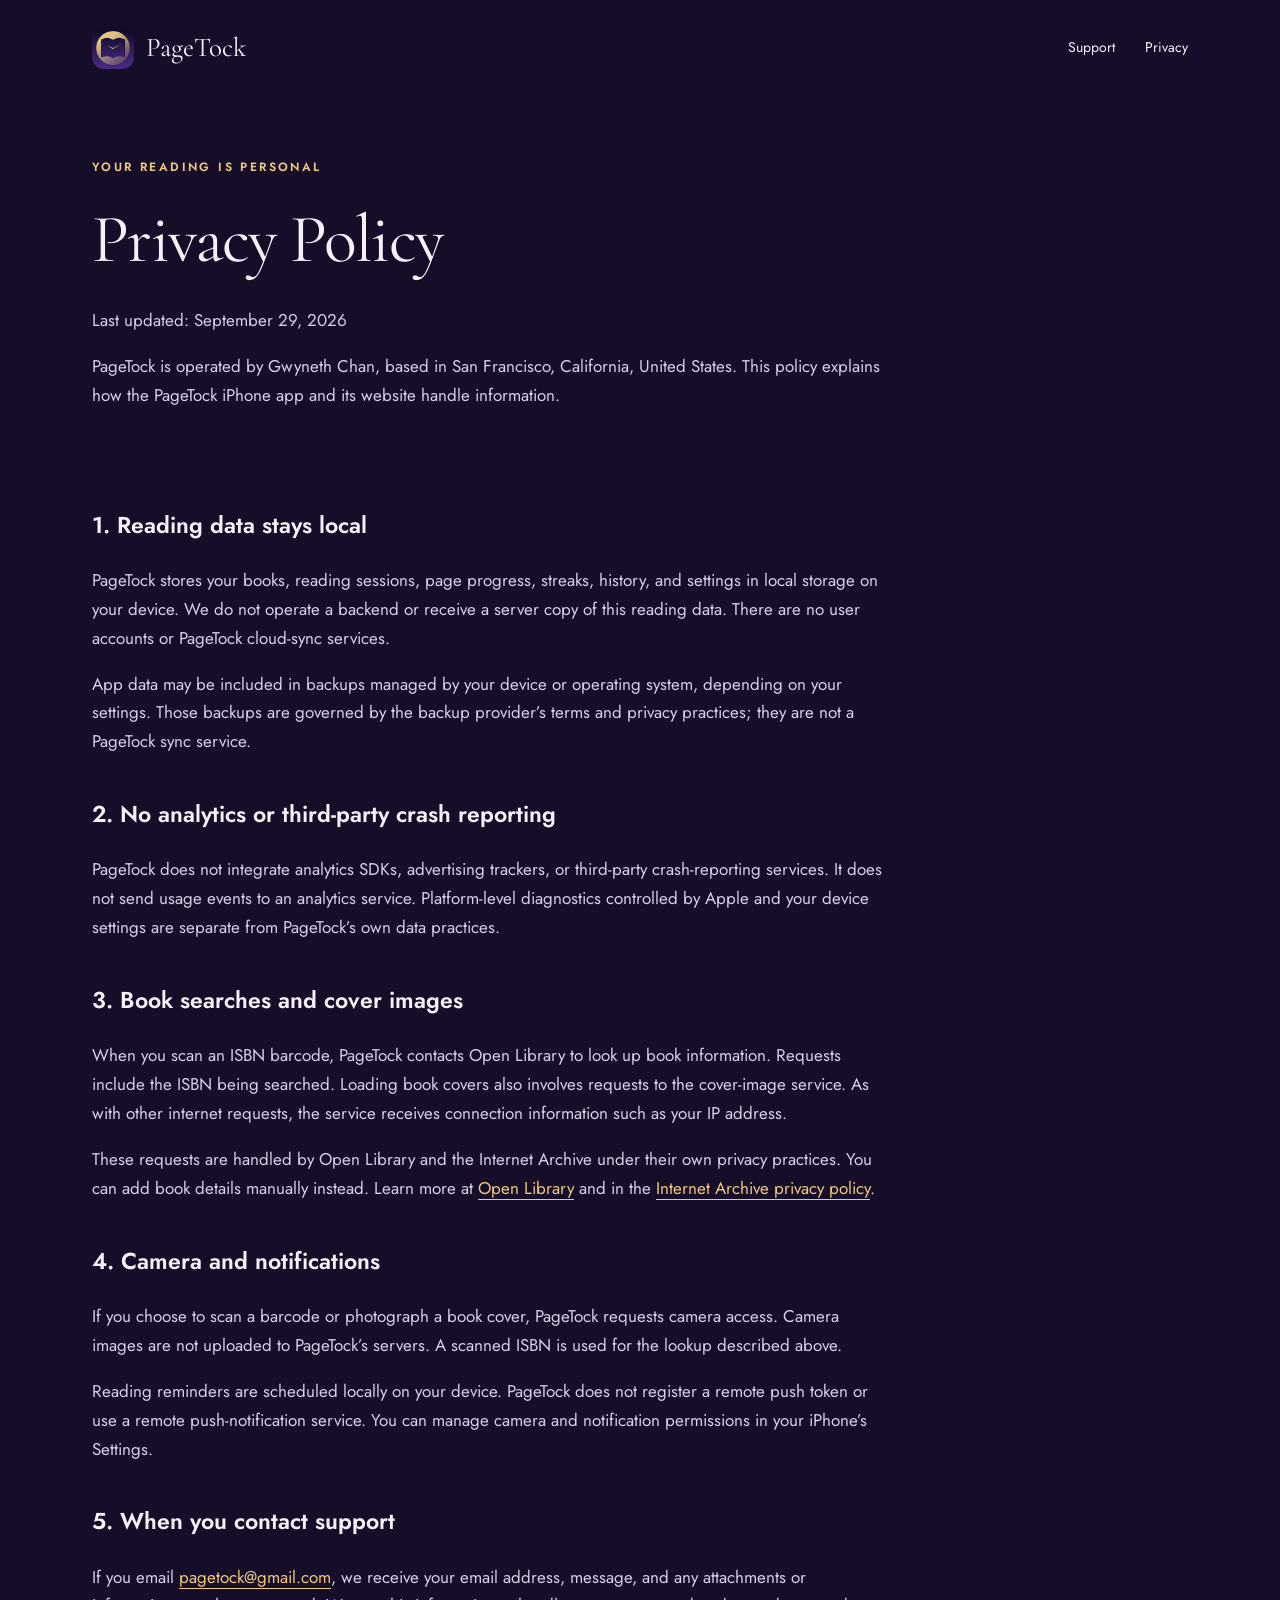
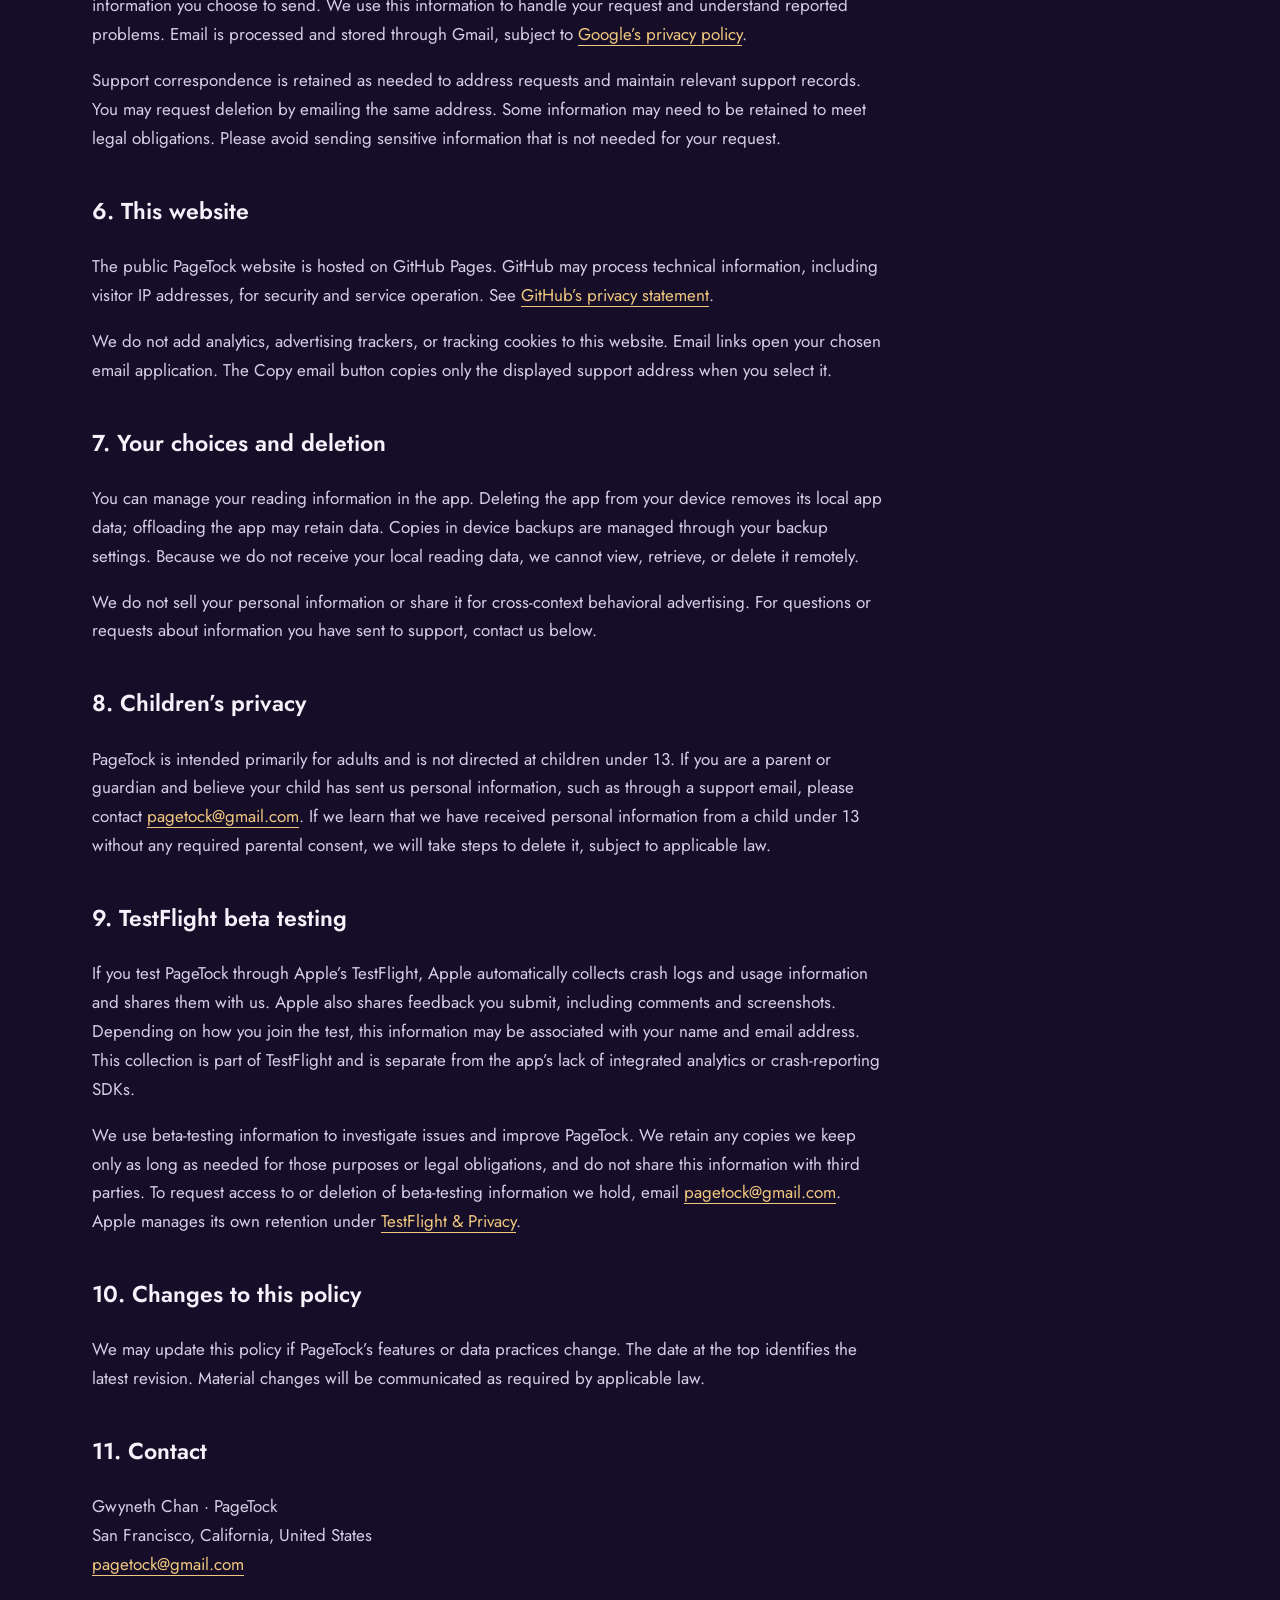
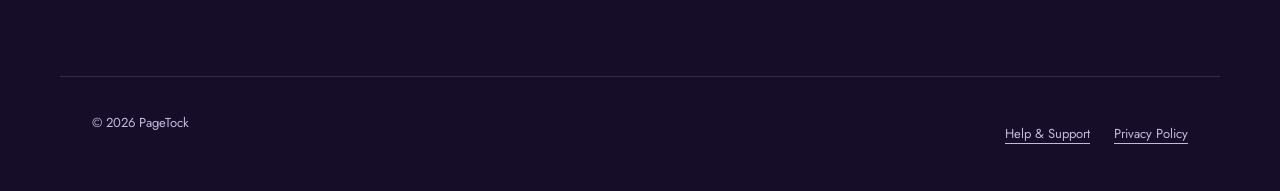
==== privacy/index.html @ 4ad2f182 "Publish PageTock website" ====
<!doctype html><html lang="en"><head><meta charset="utf-8"><meta name="viewport" content="width=device-width,initial-scale=1"><meta name="description" content="How PageTock handles local reading data, book lookups, reminders, support email, and website visits."><meta name="theme-color" content="#160e29"><title>Privacy Policy — PageTock</title><link rel="icon" href="../assets/icon.png"><link rel="stylesheet" href="../style.css?v=5"><script src="../site.js" defer></script></head><body><a class="skip" href="#main">Skip to content</a><nav aria-label="Main navigation"><a class="brand" href="../"><img src="../assets/icon.png" alt="" width="42" height="42">PageTock</a><div class="links"><a href="../support/">Support</a><a href="../privacy/">Privacy</a></div></nav><main id="main"><div class="wrap"><header class="page-head"><span class="eyebrow">Your reading is personal</span><h1>Privacy Policy</h1><p>Last updated: September 29, 2026</p><p>PageTock is operated by Gwyneth Chan, based in San Francisco, California, United States. This policy explains how the PageTock iPhone app and its website handle information.</p></header><article class="legal"><h2>1. Reading data stays local</h2><p>PageTock stores your books, reading sessions, page progress, streaks, history, and settings in local storage on your device. We do not operate a backend or receive a server copy of this reading data. There are no user accounts or PageTock cloud-sync services.</p><p>App data may be included in backups managed by your device or operating system, depending on your settings. Those backups are governed by the backup provider’s terms and privacy practices; they are not a PageTock sync service.</p><h2>2. No analytics or third-party crash reporting</h2><p>PageTock does not integrate analytics SDKs, advertising trackers, or third-party crash-reporting services. It does not send usage events to an analytics service. Platform-level diagnostics controlled by Apple and your device settings are separate from PageTock’s own data practices.</p><h2>3. Book searches and cover images</h2><p>When you scan an ISBN barcode, PageTock contacts Open Library to look up book information. Requests include the ISBN being searched. Loading book covers also involves requests to the cover-image service. As with other internet requests, the service receives connection information such as your IP address.</p><p>These requests are handled by Open Library and the Internet Archive under their own privacy practices. You can add book details manually instead. Learn more at <a href="https://openlibrary.org/">Open Library</a> and in the <a href="https://archive.org/about/terms.php">Internet Archive privacy policy</a>.</p><h2>4. Camera and notifications</h2><p>If you choose to scan a barcode or photograph a book cover, PageTock requests camera access. Camera images are not uploaded to PageTock’s servers. A scanned ISBN is used for the lookup described above.</p><p>Reading reminders are scheduled locally on your device. PageTock does not register a remote push token or use a remote push-notification service. You can manage camera and notification permissions in your iPhone’s Settings.</p><h2>5. When you contact support</h2><p>If you email <a href="mailto:pagetock@gmail.com">pagetock@gmail.com</a>, we receive your email address, message, and any attachments or information you choose to send. We use this information to handle your request and understand reported problems. Email is processed and stored through Gmail, subject to <a href="https://policies.google.com/privacy">Google’s privacy policy</a>.</p><p>Support correspondence is retained as needed to address requests and maintain relevant support records. You may request deletion by emailing the same address. Some information may need to be retained to meet legal obligations. Please avoid sending sensitive information that is not needed for your request.</p><h2>6. This website</h2><p>The public PageTock website is hosted on GitHub Pages. GitHub may process technical information, including visitor IP addresses, for security and service operation. See <a href="https://docs.github.com/en/site-policy/privacy-policies/github-general-privacy-statement">GitHub’s privacy statement</a>.</p><p>We do not add analytics, advertising trackers, or tracking cookies to this website. Email links open your chosen email application. The Copy email button copies only the displayed support address when you select it.</p><h2>7. Your choices and deletion</h2><p>You can manage your reading information in the app. Deleting the app from your device removes its local app data; offloading the app may retain data. Copies in device backups are managed through your backup settings. Because we do not receive your local reading data, we cannot view, retrieve, or delete it remotely.</p><p>We do not sell your personal information or share it for cross-context behavioral advertising. For questions or requests about information you have sent to support, contact us below.</p><h2>8. Children’s privacy</h2><p>PageTock is intended primarily for adults and is not directed at children under 13. If you are a parent or guardian and believe your child has sent us personal information, such as through a support email, please contact <a href="mailto:pagetock@gmail.com">pagetock@gmail.com</a>. If we learn that we have received personal information from a child under 13 without any required parental consent, we will take steps to delete it, subject to applicable law.</p><h2>9. TestFlight beta testing</h2><p>If you test PageTock through Apple’s TestFlight, Apple automatically collects crash logs and usage information and shares them with us. Apple also shares feedback you submit, including comments and screenshots. Depending on how you join the test, this information may be associated with your name and email address. This collection is part of TestFlight and is separate from the app’s lack of integrated analytics or crash-reporting SDKs.</p><p>We use beta-testing information to investigate issues and improve PageTock. We retain any copies we keep only as long as needed for those purposes or legal obligations, and do not share this information with third parties. To request access to or deletion of beta-testing information we hold, email <a href="mailto:pagetock@gmail.com">pagetock@gmail.com</a>. Apple manages its own retention under <a href="https://www.apple.com/legal/privacy/data/en/test-flight/">TestFlight &amp; Privacy</a>.</p><h2>10. Changes to this policy</h2><p>We may update this policy if PageTock’s features or data practices change. The date at the top identifies the latest revision. Material changes will be communicated as required by applicable law.</p><h2>11. Contact</h2><p>Gwyneth Chan · PageTock<br>San Francisco, California, United States<br><a href="mailto:pagetock@gmail.com">pagetock@gmail.com</a></p></article></div></main><footer class="divider"><span>© 2026 PageTock</span><div><a href="../support/">Help &amp; Support</a><a href="../privacy/">Privacy Policy</a></div></footer></body></html>
---- style.css ----
@font-face{font-family:"Cormorant Garamond";src:url("assets/fonts/cormorant-garamond.ttf") format("truetype");font-weight:300 700;font-style:normal;font-display:swap}
@font-face{font-family:"Cormorant Garamond";src:url("assets/fonts/cormorant-garamond-italic.ttf") format("truetype");font-weight:300 700;font-style:italic;font-display:swap}
@font-face{font-family:Jost;src:url("assets/fonts/jost.ttf") format("truetype");font-weight:100 900;font-style:normal;font-display:swap}
img{height:auto}
*{box-sizing:border-box}html{scroll-behavior:smooth}body{margin:0;background:#160e29;color:#f6f2fb;font:17px/1.7 Jost,-apple-system,BlinkMacSystemFont,"Segoe UI",sans-serif}a{color:inherit;text-underline-offset:5px}button{font:inherit}a:focus-visible,button:focus-visible,summary:focus-visible{outline:3px solid #f0c77e;outline-offset:5px}h1,h2,h3,.brand{font-family:"Cormorant Garamond",Georgia,serif;font-weight:400;line-height:1.12}h1{font-size:clamp(48px,6.5vw,88px);letter-spacing:-.025em;margin:22px 0 28px}h2{font-size:clamp(34px,4vw,54px);letter-spacing:-.015em;margin:15px 0 25px}h3{font-size:28px;margin:16px 0}p{color:#d7cde5}em{color:#f0c77e;font-weight:400}nav,.wrap,footer{max-width:1160px;margin:auto;padding-left:32px;padding-right:32px}nav{display:flex;align-items:center;justify-content:space-between;gap:20px;padding-top:26px;padding-bottom:26px}nav a{text-decoration:none}nav .links{display:flex;gap:30px;font-size:14px}.brand{font-size:27px;display:flex;align-items:center;gap:12px}.brand img{width:42px;height:42px;border-radius:12px}.eyebrow{color:#f0c77e;font-size:12px;letter-spacing:.2em;text-transform:uppercase;font-weight:600}.hero{display:grid;grid-template-columns:1.2fr 1fr;gap:70px;align-items:center;padding-top:68px;padding-bottom:95px}.hero p{max-width:480px;font-size:19px}.hero-visual{position:relative;text-align:center;background:radial-gradient(ellipse,#513174 0,transparent 67%)}.phone{width:260px;max-width:100%;border:6px solid #382c4e;border-radius:39px;box-shadow:0 30px 90px #07031180;display:block;margin:auto}.hero .phone{transform:rotate(5deg)}.caption{font-size:13px;letter-spacing:.09em;color:#c9badb;margin-top:28px}.status{display:inline-flex;align-items:center;gap:10px;border:1px solid #a78c58;border-radius:30px;padding:12px 23px;color:#f0c77e;font-size:14px;margin-top:20px}.status:before{content:'✦';font-size:16px}.divider{border-top:1px solid #ffffff20}.intro{text-align:center;max-width:660px;margin:auto;padding:85px 0 35px}.features{display:grid;grid-template-columns:repeat(3,1fr);gap:40px;padding-bottom:85px}.number{font:italic 36px "Cormorant Garamond",Georgia,serif;color:#a18aac}.feature p{font-size:16px}.story{background:#211434;padding:80px 0}.story-grid{display:grid;grid-template-columns:1fr 1fr;align-items:center;gap:95px}.story p{max-width:440px}.shelf-window{position:relative;overflow:hidden;aspect-ratio:2.5;border-radius:8px;background:#241344}.shelf-window img{width:100%;display:block;position:absolute;top:-103%}.small-link{color:#f0c77e;font-size:15px}.screens{display:grid;grid-template-columns:repeat(3,1fr);gap:40px;padding:35px 0 90px}.screens figure{margin:0;text-align:center}.screens img{width:220px;border-radius:27px;border:4px solid #3f3154;max-width:100%}.screens figcaption{margin-top:18px;font-size:15px;color:#ddd1ea}.quiet{text-align:center;padding:70px 20px;background:#1c122e}.quiet p{max-width:570px;margin:20px auto}.faq{max-width:780px;margin:0 auto;padding:65px 0 90px}details{border-bottom:1px solid #ffffff26;padding:21px 0}summary{cursor:pointer;font-size:18px;line-height:1.5;padding-right:12px}details p{font-size:16px;margin-bottom:0}footer{display:flex;justify-content:space-between;gap:25px;padding-top:35px;padding-bottom:35px;font-size:13px;color:#c4b8dc}footer div{display:flex;gap:24px}.page-head{max-width:790px;padding-top:55px;padding-bottom:40px}.page-head h1{font-size:clamp(44px,6vw,68px)}.contact{padding:32px;border:1px solid #8a709f;border-radius:18px;background:#231735;max-width:790px}.contact h2{font-size:30px;margin-top:0}.email{font-size:clamp(19px,3vw,28px);color:#f0c77e;overflow-wrap:anywhere}.actions{display:flex;gap:15px;align-items:center;margin-top:25px;flex-wrap:wrap}.button{display:inline-block;text-decoration:none;border:1px solid #b79b6e;border-radius:24px;padding:10px 22px;background:#f0c77e;color:#23124a;cursor:pointer;font-size:15px}.button.secondary{background:transparent;color:#f0c77e}.copy-status{font-size:14px;min-height:24px;margin-bottom:0}.support-faq{margin-left:0;max-width:790px}.legal{max-width:790px;padding-bottom:80px}.legal h2{font-family:inherit;font-weight:600;font-size:23px;letter-spacing:0;margin-top:42px;line-height:1.4}.legal li{color:#d7cde5;margin:10px 0}.legal a{color:#f0c77e}.skip{position:absolute;top:-100px;left:20px;background:#f0c77e;color:#160e29;padding:12px;z-index:10}.skip:focus{top:10px}@media(max-width:760px){nav,.wrap,footer{padding-left:24px;padding-right:24px}nav .links{gap:18px}.brand{font-size:23px}.brand img{width:34px;height:34px}.hero{grid-template-columns:1fr;gap:45px;padding-top:35px;padding-bottom:65px}.hero h1{max-width:520px}.hero-visual{padding:15px}.hero .phone{width:230px;transform:rotate(3deg)}.features{grid-template-columns:1fr;gap:25px;padding-bottom:55px}.feature{border-top:1px solid #ffffff20;padding-top:22px}.intro{padding-top:55px}.story-grid{grid-template-columns:1fr;gap:35px}.story{padding:55px 0}.screens{gap:14px;padding-bottom:50px}.screens img{border-radius:15px;border-width:2px}.screens figcaption{font-size:13px}.faq{padding:40px 0 60px}footer{flex-direction:column;gap:15px}.page-head{padding-top:25px}.contact{padding:24px}}@media(prefers-reduced-motion:reduce){html{scroll-behavior:auto}}
nav .links a,footer a{display:inline-flex;align-items:center;min-height:44px}

/* Product walkthrough and habit-building screenshots. */
.screens figcaption h3{margin:20px 0 10px}.screens figcaption p{font-size:16px;line-height:1.6;max-width:285px;margin:0 auto}.habit{padding-bottom:80px;background:#1c122e}.habit-grid{display:grid;grid-template-columns:1fr 1fr;gap:70px;max-width:850px;margin:15px auto 0}.habit-grid article{text-align:center}.habit-grid .phone{width:230px}.habit-grid p{max-width:340px;margin:0 auto}.celebration{margin:0;text-align:center}.story .shelf-window{margin-top:30px}.story .caption{font-size:12px}.celebration .phone{width:240px}
@media(max-width:760px){.screens{grid-template-columns:1fr;gap:46px}.screens img{width:240px;border-radius:28px;border-width:4px}.screens figcaption h3{font-size:30px}.habit-grid{grid-template-columns:1fr;gap:50px}.habit{padding-bottom:55px}.habit-grid .phone{width:240px}}
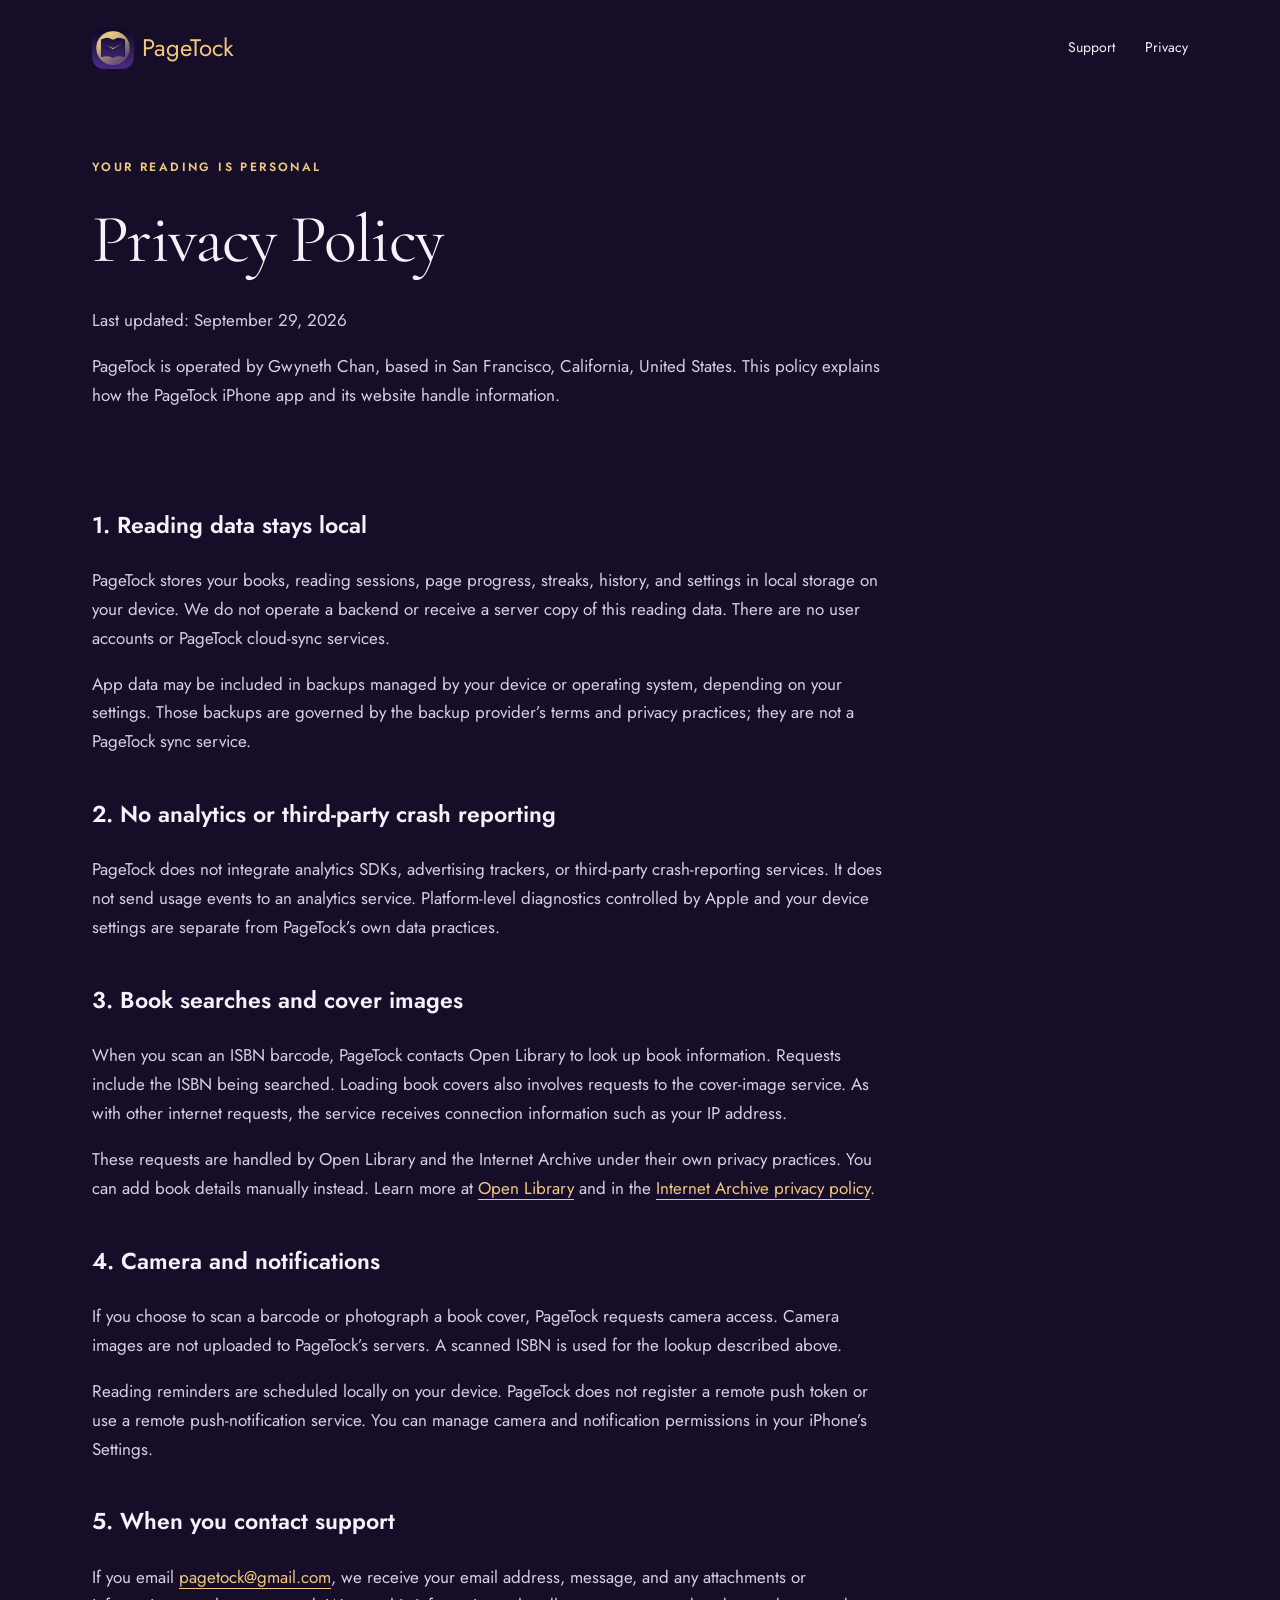
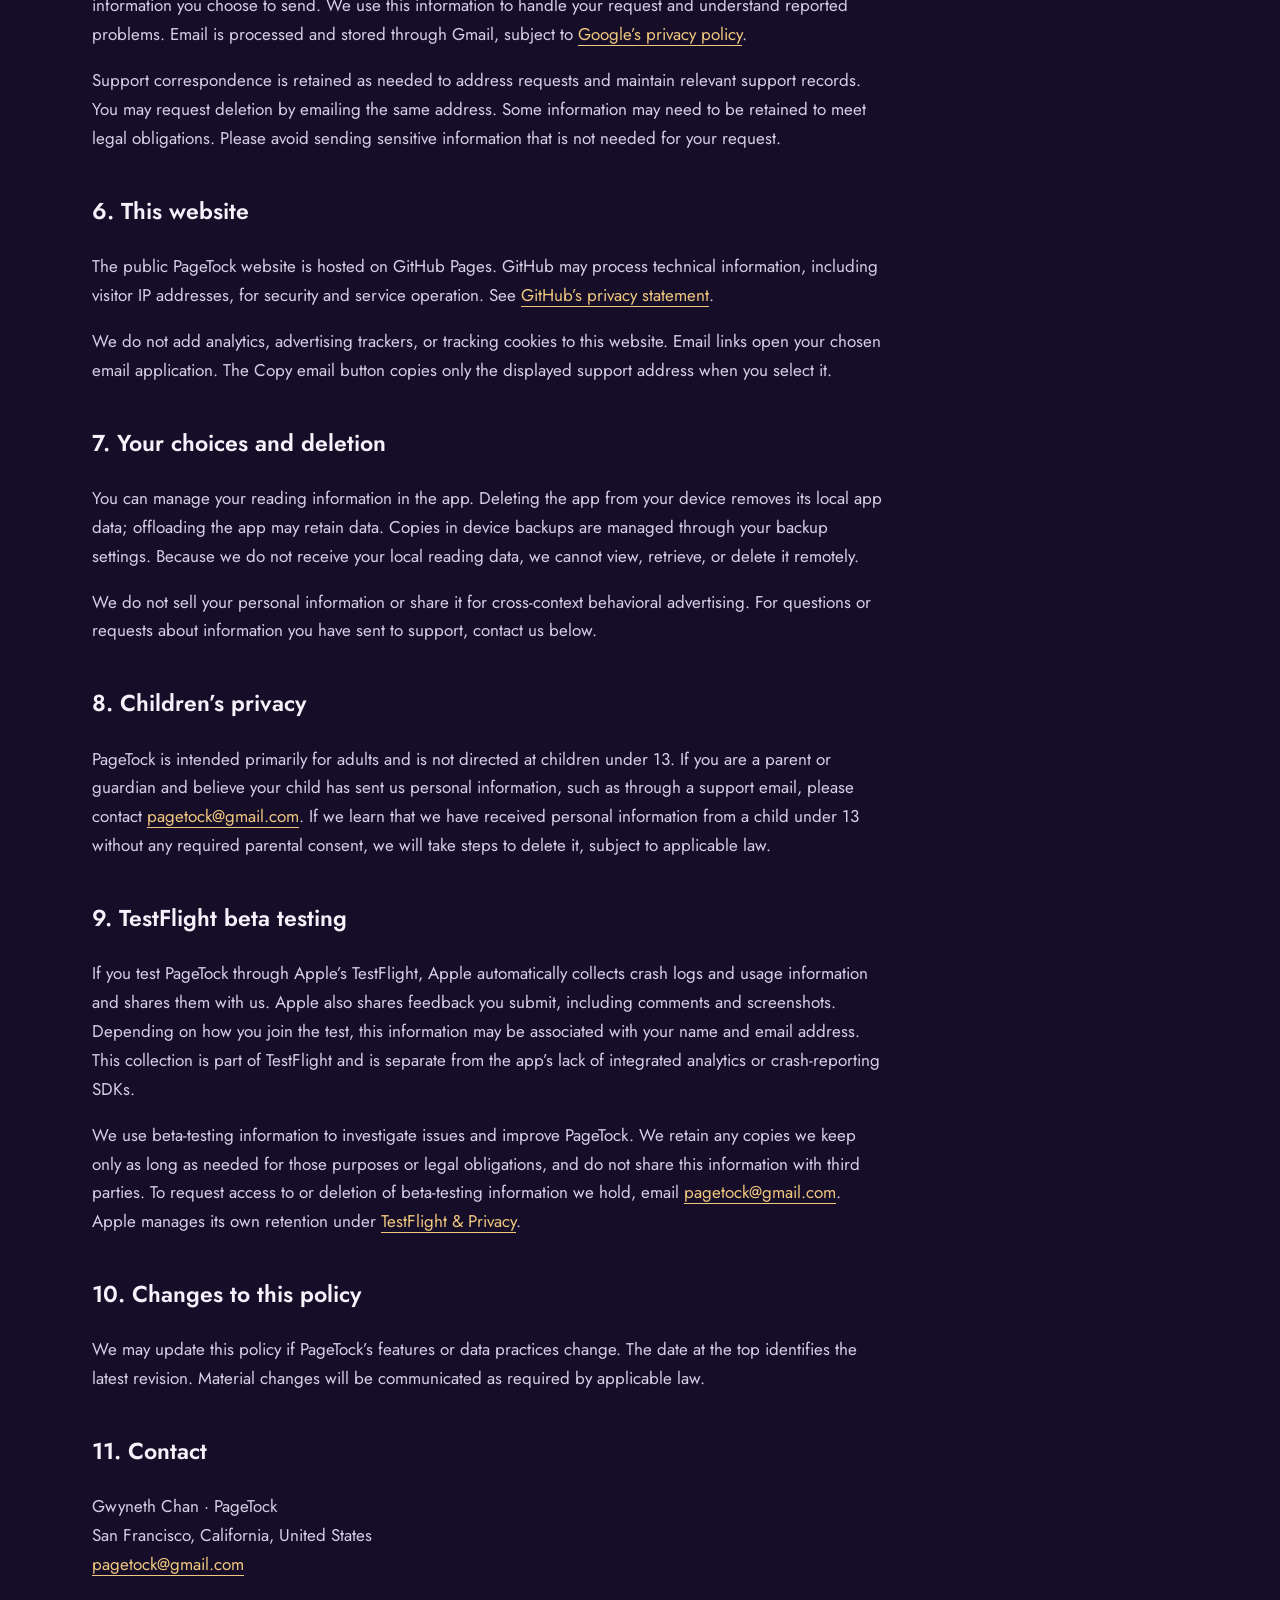
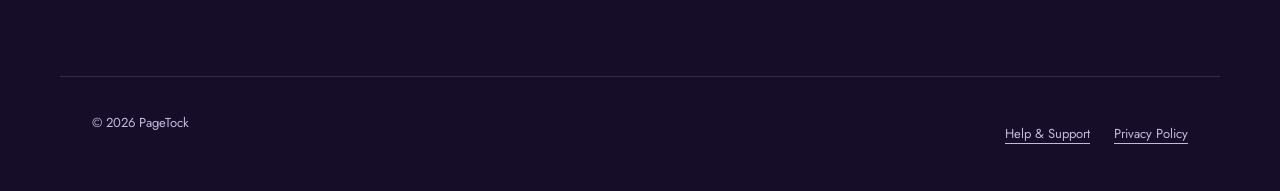
==== commit d7f54588: "SEO improvement" ====
--- a/privacy/index.html
+++ b/privacy/index.html
@@ -1 +1 @@
-<!doctype html><html lang="en"><head><meta charset="utf-8"><meta name="viewport" content="width=device-width,initial-scale=1"><meta name="description" content="How PageTock handles local reading data, book lookups, reminders, support email, and website visits."><meta name="theme-color" content="#160e29"><title>Privacy Policy — PageTock</title><link rel="icon" href="../assets/icon.png"><link rel="stylesheet" href="../style.css?v=5"><script src="../site.js" defer></script></head><body><a class="skip" href="#main">Skip to content</a><nav aria-label="Main navigation"><a class="brand" href="../"><img src="../assets/icon.png" alt="" width="42" height="42">PageTock</a><div class="links"><a href="../support/">Support</a><a href="../privacy/">Privacy</a></div></nav><main id="main"><div class="wrap"><header class="page-head"><span class="eyebrow">Your reading is personal</span><h1>Privacy Policy</h1><p>Last updated: September 29, 2026</p><p>PageTock is operated by Gwyneth Chan, based in San Francisco, California, United States. This policy explains how the PageTock iPhone app and its website handle information.</p></header><article class="legal"><h2>1. Reading data stays local</h2><p>PageTock stores your books, reading sessions, page progress, streaks, history, and settings in local storage on your device. We do not operate a backend or receive a server copy of this reading data. There are no user accounts or PageTock cloud-sync services.</p><p>App data may be included in backups managed by your device or operating system, depending on your settings. Those backups are governed by the backup provider’s terms and privacy practices; they are not a PageTock sync service.</p><h2>2. No analytics or third-party crash reporting</h2><p>PageTock does not integrate analytics SDKs, advertising trackers, or third-party crash-reporting services. It does not send usage events to an analytics service. Platform-level diagnostics controlled by Apple and your device settings are separate from PageTock’s own data practices.</p><h2>3. Book searches and cover images</h2><p>When you scan an ISBN barcode, PageTock contacts Open Library to look up book information. Requests include the ISBN being searched. Loading book covers also involves requests to the cover-image service. As with other internet requests, the service receives connection information such as your IP address.</p><p>These requests are handled by Open Library and the Internet Archive under their own privacy practices. You can add book details manually instead. Learn more at <a href="https://openlibrary.org/">Open Library</a> and in the <a href="https://archive.org/about/terms.php">Internet Archive privacy policy</a>.</p><h2>4. Camera and notifications</h2><p>If you choose to scan a barcode or photograph a book cover, PageTock requests camera access. Camera images are not uploaded to PageTock’s servers. A scanned ISBN is used for the lookup described above.</p><p>Reading reminders are scheduled locally on your device. PageTock does not register a remote push token or use a remote push-notification service. You can manage camera and notification permissions in your iPhone’s Settings.</p><h2>5. When you contact support</h2><p>If you email <a href="mailto:pagetock@gmail.com">pagetock@gmail.com</a>, we receive your email address, message, and any attachments or information you choose to send. We use this information to handle your request and understand reported problems. Email is processed and stored through Gmail, subject to <a href="https://policies.google.com/privacy">Google’s privacy policy</a>.</p><p>Support correspondence is retained as needed to address requests and maintain relevant support records. You may request deletion by emailing the same address. Some information may need to be retained to meet legal obligations. Please avoid sending sensitive information that is not needed for your request.</p><h2>6. This website</h2><p>The public PageTock website is hosted on GitHub Pages. GitHub may process technical information, including visitor IP addresses, for security and service operation. See <a href="https://docs.github.com/en/site-policy/privacy-policies/github-general-privacy-statement">GitHub’s privacy statement</a>.</p><p>We do not add analytics, advertising trackers, or tracking cookies to this website. Email links open your chosen email application. The Copy email button copies only the displayed support address when you select it.</p><h2>7. Your choices and deletion</h2><p>You can manage your reading information in the app. Deleting the app from your device removes its local app data; offloading the app may retain data. Copies in device backups are managed through your backup settings. Because we do not receive your local reading data, we cannot view, retrieve, or delete it remotely.</p><p>We do not sell your personal information or share it for cross-context behavioral advertising. For questions or requests about information you have sent to support, contact us below.</p><h2>8. Children’s privacy</h2><p>PageTock is intended primarily for adults and is not directed at children under 13. If you are a parent or guardian and believe your child has sent us personal information, such as through a support email, please contact <a href="mailto:pagetock@gmail.com">pagetock@gmail.com</a>. If we learn that we have received personal information from a child under 13 without any required parental consent, we will take steps to delete it, subject to applicable law.</p><h2>9. TestFlight beta testing</h2><p>If you test PageTock through Apple’s TestFlight, Apple automatically collects crash logs and usage information and shares them with us. Apple also shares feedback you submit, including comments and screenshots. Depending on how you join the test, this information may be associated with your name and email address. This collection is part of TestFlight and is separate from the app’s lack of integrated analytics or crash-reporting SDKs.</p><p>We use beta-testing information to investigate issues and improve PageTock. We retain any copies we keep only as long as needed for those purposes or legal obligations, and do not share this information with third parties. To request access to or deletion of beta-testing information we hold, email <a href="mailto:pagetock@gmail.com">pagetock@gmail.com</a>. Apple manages its own retention under <a href="https://www.apple.com/legal/privacy/data/en/test-flight/">TestFlight &amp; Privacy</a>.</p><h2>10. Changes to this policy</h2><p>We may update this policy if PageTock’s features or data practices change. The date at the top identifies the latest revision. Material changes will be communicated as required by applicable law.</p><h2>11. Contact</h2><p>Gwyneth Chan · PageTock<br>San Francisco, California, United States<br><a href="mailto:pagetock@gmail.com">pagetock@gmail.com</a></p></article></div></main><footer class="divider"><span>© 2026 PageTock</span><div><a href="../support/">Help &amp; Support</a><a href="../privacy/">Privacy Policy</a></div></footer></body></html>+<!doctype html><html lang="en"><head><meta charset="utf-8"><meta name="viewport" content="width=device-width,initial-scale=1"><meta name="description" content="How PageTock handles local reading data, book lookups, reminders, support email, and website visits."><meta name="theme-color" content="#160e29"><title>Privacy Policy — PageTock</title><link rel="icon" href="../assets/icon.png"><link rel="stylesheet" href="../style.css?v=6"><script src="../site.js" defer></script><link rel="canonical" href="https://gwynethchan.github.io/pagetock/privacy/"><meta property="og:type" content="website"><meta property="og:site_name" content="PageTock"><meta property="og:title" content="Privacy Policy — PageTock"><meta property="og:description" content="How PageTock handles local reading data, book lookups, reminders, support email, and website visits."><meta property="og:url" content="https://gwynethchan.github.io/pagetock/privacy/"><meta property="og:image" content="https://gwynethchan.github.io/pagetock/assets/icon.png"><meta property="og:image:alt" content="PageTock app icon"><meta name="twitter:card" content="summary"><meta name="twitter:title" content="Privacy Policy — PageTock"><meta name="twitter:description" content="How PageTock handles local reading data, book lookups, reminders, support email, and website visits."><meta name="twitter:image" content="https://gwynethchan.github.io/pagetock/assets/icon.png"><meta name="twitter:image:alt" content="PageTock app icon"></head><body><a class="skip" href="#main">Skip to content</a><nav aria-label="Main navigation"><a class="brand" href="../"><img src="../assets/icon.png" alt="" width="42" height="42">PageTock</a><div class="links"><a href="../support/">Support</a><a href="../privacy/">Privacy</a></div></nav><main id="main"><div class="wrap"><header class="page-head"><span class="eyebrow">Your reading is personal</span><h1>Privacy Policy</h1><p>Last updated: September 29, 2026</p><p>PageTock is operated by Gwyneth Chan, based in San Francisco, California, United States. This policy explains how the PageTock iPhone app and its website handle information.</p></header><article class="legal"><h2>1. Reading data stays local</h2><p>PageTock stores your books, reading sessions, page progress, streaks, history, and settings in local storage on your device. We do not operate a backend or receive a server copy of this reading data. There are no user accounts or PageTock cloud-sync services.</p><p>App data may be included in backups managed by your device or operating system, depending on your settings. Those backups are governed by the backup provider’s terms and privacy practices; they are not a PageTock sync service.</p><h2>2. No analytics or third-party crash reporting</h2><p>PageTock does not integrate analytics SDKs, advertising trackers, or third-party crash-reporting services. It does not send usage events to an analytics service. Platform-level diagnostics controlled by Apple and your device settings are separate from PageTock’s own data practices.</p><h2>3. Book searches and cover images</h2><p>When you scan an ISBN barcode, PageTock contacts Open Library to look up book information. Requests include the ISBN being searched. Loading book covers also involves requests to the cover-image service. As with other internet requests, the service receives connection information such as your IP address.</p><p>These requests are handled by Open Library and the Internet Archive under their own privacy practices. You can add book details manually instead. Learn more at <a href="https://openlibrary.org/">Open Library</a> and in the <a href="https://archive.org/about/terms.php">Internet Archive privacy policy</a>.</p><h2>4. Camera and notifications</h2><p>If you choose to scan a barcode or photograph a book cover, PageTock requests camera access. Camera images are not uploaded to PageTock’s servers. A scanned ISBN is used for the lookup described above.</p><p>Reading reminders are scheduled locally on your device. PageTock does not register a remote push token or use a remote push-notification service. You can manage camera and notification permissions in your iPhone’s Settings.</p><h2>5. When you contact support</h2><p>If you email <a href="mailto:pagetock@gmail.com">pagetock@gmail.com</a>, we receive your email address, message, and any attachments or information you choose to send. We use this information to handle your request and understand reported problems. Email is processed and stored through Gmail, subject to <a href="https://policies.google.com/privacy">Google’s privacy policy</a>.</p><p>Support correspondence is retained as needed to address requests and maintain relevant support records. You may request deletion by emailing the same address. Some information may need to be retained to meet legal obligations. Please avoid sending sensitive information that is not needed for your request.</p><h2>6. This website</h2><p>The public PageTock website is hosted on GitHub Pages. GitHub may process technical information, including visitor IP addresses, for security and service operation. See <a href="https://docs.github.com/en/site-policy/privacy-policies/github-general-privacy-statement">GitHub’s privacy statement</a>.</p><p>We do not add analytics, advertising trackers, or tracking cookies to this website. Email links open your chosen email application. The Copy email button copies only the displayed support address when you select it.</p><h2>7. Your choices and deletion</h2><p>You can manage your reading information in the app. Deleting the app from your device removes its local app data; offloading the app may retain data. Copies in device backups are managed through your backup settings. Because we do not receive your local reading data, we cannot view, retrieve, or delete it remotely.</p><p>We do not sell your personal information or share it for cross-context behavioral advertising. For questions or requests about information you have sent to support, contact us below.</p><h2>8. Children’s privacy</h2><p>PageTock is intended primarily for adults and is not directed at children under 13. If you are a parent or guardian and believe your child has sent us personal information, such as through a support email, please contact <a href="mailto:pagetock@gmail.com">pagetock@gmail.com</a>. If we learn that we have received personal information from a child under 13 without any required parental consent, we will take steps to delete it, subject to applicable law.</p><h2>9. TestFlight beta testing</h2><p>If you test PageTock through Apple’s TestFlight, Apple automatically collects crash logs and usage information and shares them with us. Apple also shares feedback you submit, including comments and screenshots. Depending on how you join the test, this information may be associated with your name and email address. This collection is part of TestFlight and is separate from the app’s lack of integrated analytics or crash-reporting SDKs.</p><p>We use beta-testing information to investigate issues and improve PageTock. We retain any copies we keep only as long as needed for those purposes or legal obligations, and do not share this information with third parties. To request access to or deletion of beta-testing information we hold, email <a href="mailto:pagetock@gmail.com">pagetock@gmail.com</a>. Apple manages its own retention under <a href="https://www.apple.com/legal/privacy/data/en/test-flight/">TestFlight &amp; Privacy</a>.</p><h2>10. Changes to this policy</h2><p>We may update this policy if PageTock’s features or data practices change. The date at the top identifies the latest revision. Material changes will be communicated as required by applicable law.</p><h2>11. Contact</h2><p>Gwyneth Chan · PageTock<br>San Francisco, California, United States<br><a href="mailto:pagetock@gmail.com">pagetock@gmail.com</a></p></article></div></main><footer class="divider"><span>© 2026 PageTock</span><div><a href="../support/">Help &amp; Support</a><a href="../privacy/">Privacy Policy</a></div></footer></body></html>
--- a/style.css
+++ b/style.css
@@ -8,3 +8,9 @@
 /* Product walkthrough and habit-building screenshots. */
 .screens figcaption h3{margin:20px 0 10px}.screens figcaption p{font-size:16px;line-height:1.6;max-width:285px;margin:0 auto}.habit{padding-bottom:80px;background:#1c122e}.habit-grid{display:grid;grid-template-columns:1fr 1fr;gap:70px;max-width:850px;margin:15px auto 0}.habit-grid article{text-align:center}.habit-grid .phone{width:230px}.habit-grid p{max-width:340px;margin:0 auto}.celebration{margin:0;text-align:center}.story .shelf-window{margin-top:30px}.story .caption{font-size:12px}.celebration .phone{width:240px}
 @media(max-width:760px){.screens{grid-template-columns:1fr;gap:46px}.screens img{width:240px;border-radius:28px;border-width:4px}.screens figcaption h3{font-size:30px}.habit-grid{grid-template-columns:1fr;gap:50px}.habit{padding-bottom:55px}.habit-grid .phone{width:240px}}
+
+/* Brand wordmark matches the app typography. */
+.brand{font-family:Jost,-apple-system,BlinkMacSystemFont,"Segoe UI",sans-serif;font-weight:400;font-size:24px;color:#f0c77e;gap:8px}
+
+/* Give the habit heading more room on desktop. */
+@media(min-width:761px){.habit .intro{max-width:900px}.habit .intro p{max-width:660px;margin-left:auto;margin-right:auto}}
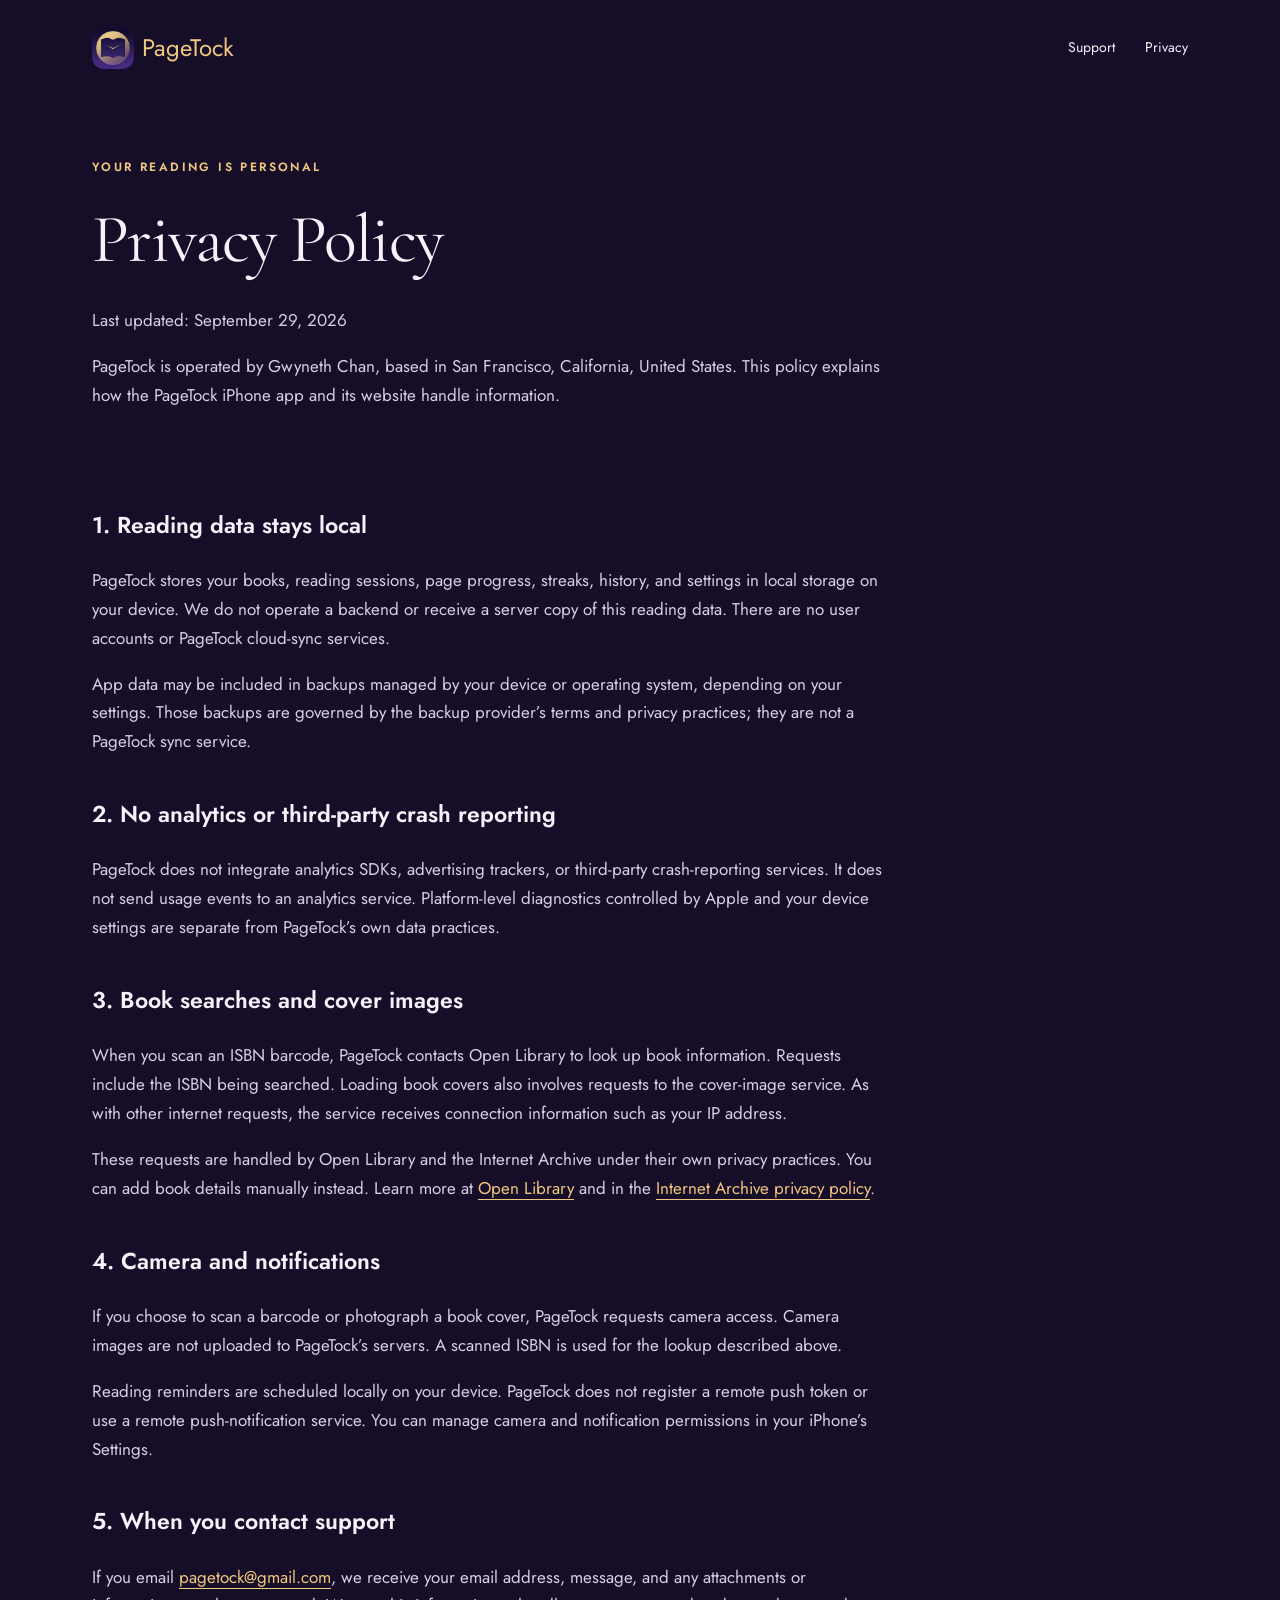
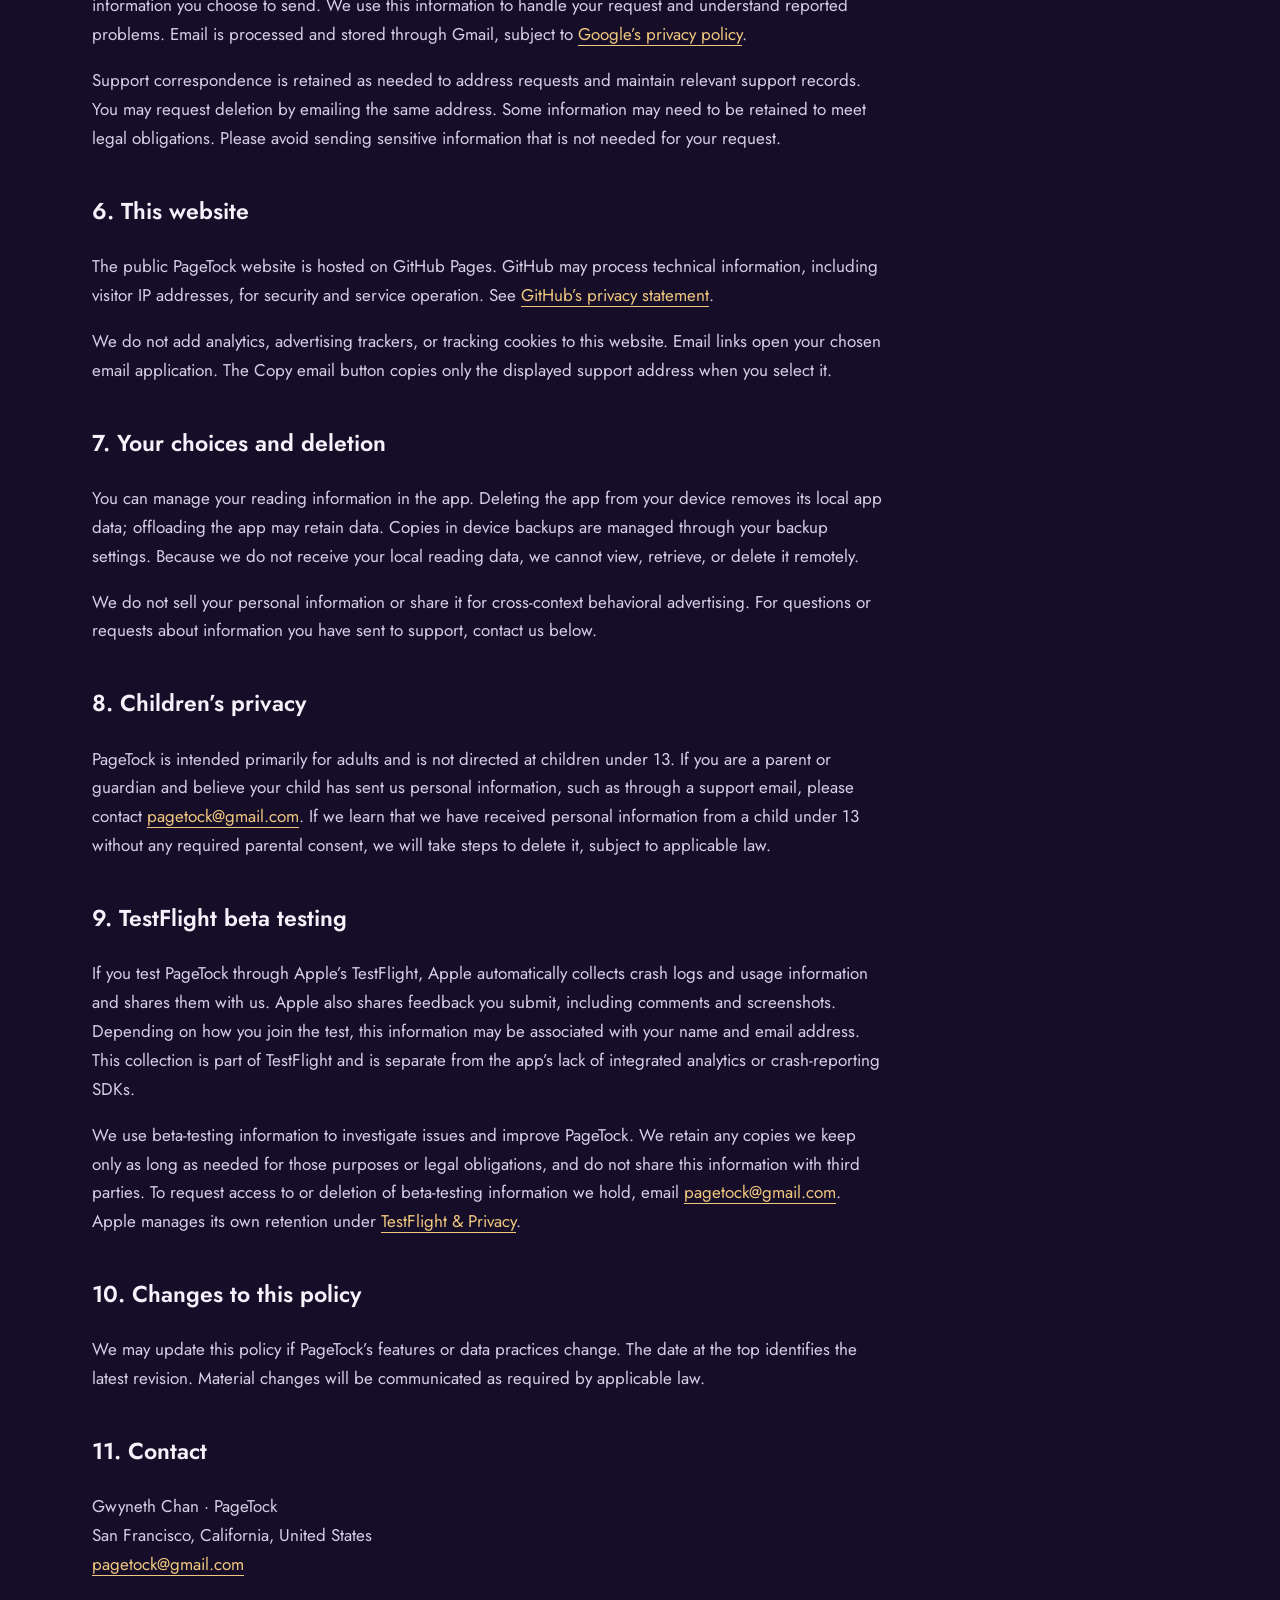
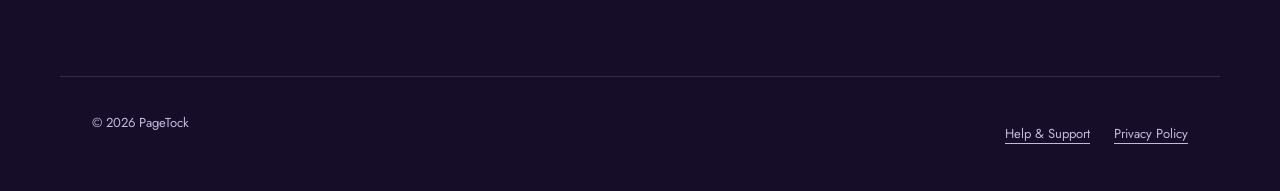
==== commit ef54fc57: "Optimize website images and fonts." ====
--- a/privacy/index.html
+++ b/privacy/index.html
@@ -1 +1 @@
-<!doctype html><html lang="en"><head><meta charset="utf-8"><meta name="viewport" content="width=device-width,initial-scale=1"><meta name="description" content="How PageTock handles local reading data, book lookups, reminders, support email, and website visits."><meta name="theme-color" content="#160e29"><title>Privacy Policy — PageTock</title><link rel="icon" href="../assets/icon.png"><link rel="stylesheet" href="../style.css?v=6"><script src="../site.js" defer></script><link rel="canonical" href="https://gwynethchan.github.io/pagetock/privacy/"><meta property="og:type" content="website"><meta property="og:site_name" content="PageTock"><meta property="og:title" content="Privacy Policy — PageTock"><meta property="og:description" content="How PageTock handles local reading data, book lookups, reminders, support email, and website visits."><meta property="og:url" content="https://gwynethchan.github.io/pagetock/privacy/"><meta property="og:image" content="https://gwynethchan.github.io/pagetock/assets/icon.png"><meta property="og:image:alt" content="PageTock app icon"><meta name="twitter:card" content="summary"><meta name="twitter:title" content="Privacy Policy — PageTock"><meta name="twitter:description" content="How PageTock handles local reading data, book lookups, reminders, support email, and website visits."><meta name="twitter:image" content="https://gwynethchan.github.io/pagetock/assets/icon.png"><meta name="twitter:image:alt" content="PageTock app icon"></head><body><a class="skip" href="#main">Skip to content</a><nav aria-label="Main navigation"><a class="brand" href="../"><img src="../assets/icon.png" alt="" width="42" height="42">PageTock</a><div class="links"><a href="../support/">Support</a><a href="../privacy/">Privacy</a></div></nav><main id="main"><div class="wrap"><header class="page-head"><span class="eyebrow">Your reading is personal</span><h1>Privacy Policy</h1><p>Last updated: September 29, 2026</p><p>PageTock is operated by Gwyneth Chan, based in San Francisco, California, United States. This policy explains how the PageTock iPhone app and its website handle information.</p></header><article class="legal"><h2>1. Reading data stays local</h2><p>PageTock stores your books, reading sessions, page progress, streaks, history, and settings in local storage on your device. We do not operate a backend or receive a server copy of this reading data. There are no user accounts or PageTock cloud-sync services.</p><p>App data may be included in backups managed by your device or operating system, depending on your settings. Those backups are governed by the backup provider’s terms and privacy practices; they are not a PageTock sync service.</p><h2>2. No analytics or third-party crash reporting</h2><p>PageTock does not integrate analytics SDKs, advertising trackers, or third-party crash-reporting services. It does not send usage events to an analytics service. Platform-level diagnostics controlled by Apple and your device settings are separate from PageTock’s own data practices.</p><h2>3. Book searches and cover images</h2><p>When you scan an ISBN barcode, PageTock contacts Open Library to look up book information. Requests include the ISBN being searched. Loading book covers also involves requests to the cover-image service. As with other internet requests, the service receives connection information such as your IP address.</p><p>These requests are handled by Open Library and the Internet Archive under their own privacy practices. You can add book details manually instead. Learn more at <a href="https://openlibrary.org/">Open Library</a> and in the <a href="https://archive.org/about/terms.php">Internet Archive privacy policy</a>.</p><h2>4. Camera and notifications</h2><p>If you choose to scan a barcode or photograph a book cover, PageTock requests camera access. Camera images are not uploaded to PageTock’s servers. A scanned ISBN is used for the lookup described above.</p><p>Reading reminders are scheduled locally on your device. PageTock does not register a remote push token or use a remote push-notification service. You can manage camera and notification permissions in your iPhone’s Settings.</p><h2>5. When you contact support</h2><p>If you email <a href="mailto:pagetock@gmail.com">pagetock@gmail.com</a>, we receive your email address, message, and any attachments or information you choose to send. We use this information to handle your request and understand reported problems. Email is processed and stored through Gmail, subject to <a href="https://policies.google.com/privacy">Google’s privacy policy</a>.</p><p>Support correspondence is retained as needed to address requests and maintain relevant support records. You may request deletion by emailing the same address. Some information may need to be retained to meet legal obligations. Please avoid sending sensitive information that is not needed for your request.</p><h2>6. This website</h2><p>The public PageTock website is hosted on GitHub Pages. GitHub may process technical information, including visitor IP addresses, for security and service operation. See <a href="https://docs.github.com/en/site-policy/privacy-policies/github-general-privacy-statement">GitHub’s privacy statement</a>.</p><p>We do not add analytics, advertising trackers, or tracking cookies to this website. Email links open your chosen email application. The Copy email button copies only the displayed support address when you select it.</p><h2>7. Your choices and deletion</h2><p>You can manage your reading information in the app. Deleting the app from your device removes its local app data; offloading the app may retain data. Copies in device backups are managed through your backup settings. Because we do not receive your local reading data, we cannot view, retrieve, or delete it remotely.</p><p>We do not sell your personal information or share it for cross-context behavioral advertising. For questions or requests about information you have sent to support, contact us below.</p><h2>8. Children’s privacy</h2><p>PageTock is intended primarily for adults and is not directed at children under 13. If you are a parent or guardian and believe your child has sent us personal information, such as through a support email, please contact <a href="mailto:pagetock@gmail.com">pagetock@gmail.com</a>. If we learn that we have received personal information from a child under 13 without any required parental consent, we will take steps to delete it, subject to applicable law.</p><h2>9. TestFlight beta testing</h2><p>If you test PageTock through Apple’s TestFlight, Apple automatically collects crash logs and usage information and shares them with us. Apple also shares feedback you submit, including comments and screenshots. Depending on how you join the test, this information may be associated with your name and email address. This collection is part of TestFlight and is separate from the app’s lack of integrated analytics or crash-reporting SDKs.</p><p>We use beta-testing information to investigate issues and improve PageTock. We retain any copies we keep only as long as needed for those purposes or legal obligations, and do not share this information with third parties. To request access to or deletion of beta-testing information we hold, email <a href="mailto:pagetock@gmail.com">pagetock@gmail.com</a>. Apple manages its own retention under <a href="https://www.apple.com/legal/privacy/data/en/test-flight/">TestFlight &amp; Privacy</a>.</p><h2>10. Changes to this policy</h2><p>We may update this policy if PageTock’s features or data practices change. The date at the top identifies the latest revision. Material changes will be communicated as required by applicable law.</p><h2>11. Contact</h2><p>Gwyneth Chan · PageTock<br>San Francisco, California, United States<br><a href="mailto:pagetock@gmail.com">pagetock@gmail.com</a></p></article></div></main><footer class="divider"><span>© 2026 PageTock</span><div><a href="../support/">Help &amp; Support</a><a href="../privacy/">Privacy Policy</a></div></footer></body></html>+<!doctype html><html lang="en"><head><meta charset="utf-8"><meta name="viewport" content="width=device-width,initial-scale=1"><meta name="description" content="How PageTock handles local reading data, book lookups, reminders, support email, and website visits."><meta name="theme-color" content="#160e29"><title>Privacy Policy — PageTock</title><link rel="icon" href="../assets/favicon.png"><link rel="stylesheet" href="../style.css?v=7"><script src="../site.js" defer></script><link rel="canonical" href="https://gwynethchan.github.io/pagetock/privacy/"><meta property="og:type" content="website"><meta property="og:site_name" content="PageTock"><meta property="og:title" content="Privacy Policy — PageTock"><meta property="og:description" content="How PageTock handles local reading data, book lookups, reminders, support email, and website visits."><meta property="og:url" content="https://gwynethchan.github.io/pagetock/privacy/"><meta property="og:image" content="https://gwynethchan.github.io/pagetock/assets/icon.png"><meta property="og:image:alt" content="PageTock app icon"><meta name="twitter:card" content="summary"><meta name="twitter:title" content="Privacy Policy — PageTock"><meta name="twitter:description" content="How PageTock handles local reading data, book lookups, reminders, support email, and website visits."><meta name="twitter:image" content="https://gwynethchan.github.io/pagetock/assets/icon.png"><meta name="twitter:image:alt" content="PageTock app icon"></head><body><a class="skip" href="#main">Skip to content</a><nav aria-label="Main navigation"><a class="brand" href="../"><img src="../assets/icon-nav.png" alt="" width="42" height="42">PageTock</a><div class="links"><a href="../support/">Support</a><a href="../privacy/">Privacy</a></div></nav><main id="main"><div class="wrap"><header class="page-head"><span class="eyebrow">Your reading is personal</span><h1>Privacy Policy</h1><p>Last updated: September 29, 2026</p><p>PageTock is operated by Gwyneth Chan, based in San Francisco, California, United States. This policy explains how the PageTock iPhone app and its website handle information.</p></header><article class="legal"><h2>1. Reading data stays local</h2><p>PageTock stores your books, reading sessions, page progress, streaks, history, and settings in local storage on your device. We do not operate a backend or receive a server copy of this reading data. There are no user accounts or PageTock cloud-sync services.</p><p>App data may be included in backups managed by your device or operating system, depending on your settings. Those backups are governed by the backup provider’s terms and privacy practices; they are not a PageTock sync service.</p><h2>2. No analytics or third-party crash reporting</h2><p>PageTock does not integrate analytics SDKs, advertising trackers, or third-party crash-reporting services. It does not send usage events to an analytics service. Platform-level diagnostics controlled by Apple and your device settings are separate from PageTock’s own data practices.</p><h2>3. Book searches and cover images</h2><p>When you scan an ISBN barcode, PageTock contacts Open Library to look up book information. Requests include the ISBN being searched. Loading book covers also involves requests to the cover-image service. As with other internet requests, the service receives connection information such as your IP address.</p><p>These requests are handled by Open Library and the Internet Archive under their own privacy practices. You can add book details manually instead. Learn more at <a href="https://openlibrary.org/">Open Library</a> and in the <a href="https://archive.org/about/terms.php">Internet Archive privacy policy</a>.</p><h2>4. Camera and notifications</h2><p>If you choose to scan a barcode or photograph a book cover, PageTock requests camera access. Camera images are not uploaded to PageTock’s servers. A scanned ISBN is used for the lookup described above.</p><p>Reading reminders are scheduled locally on your device. PageTock does not register a remote push token or use a remote push-notification service. You can manage camera and notification permissions in your iPhone’s Settings.</p><h2>5. When you contact support</h2><p>If you email <a href="mailto:pagetock@gmail.com">pagetock@gmail.com</a>, we receive your email address, message, and any attachments or information you choose to send. We use this information to handle your request and understand reported problems. Email is processed and stored through Gmail, subject to <a href="https://policies.google.com/privacy">Google’s privacy policy</a>.</p><p>Support correspondence is retained as needed to address requests and maintain relevant support records. You may request deletion by emailing the same address. Some information may need to be retained to meet legal obligations. Please avoid sending sensitive information that is not needed for your request.</p><h2>6. This website</h2><p>The public PageTock website is hosted on GitHub Pages. GitHub may process technical information, including visitor IP addresses, for security and service operation. See <a href="https://docs.github.com/en/site-policy/privacy-policies/github-general-privacy-statement">GitHub’s privacy statement</a>.</p><p>We do not add analytics, advertising trackers, or tracking cookies to this website. Email links open your chosen email application. The Copy email button copies only the displayed support address when you select it.</p><h2>7. Your choices and deletion</h2><p>You can manage your reading information in the app. Deleting the app from your device removes its local app data; offloading the app may retain data. Copies in device backups are managed through your backup settings. Because we do not receive your local reading data, we cannot view, retrieve, or delete it remotely.</p><p>We do not sell your personal information or share it for cross-context behavioral advertising. For questions or requests about information you have sent to support, contact us below.</p><h2>8. Children’s privacy</h2><p>PageTock is intended primarily for adults and is not directed at children under 13. If you are a parent or guardian and believe your child has sent us personal information, such as through a support email, please contact <a href="mailto:pagetock@gmail.com">pagetock@gmail.com</a>. If we learn that we have received personal information from a child under 13 without any required parental consent, we will take steps to delete it, subject to applicable law.</p><h2>9. TestFlight beta testing</h2><p>If you test PageTock through Apple’s TestFlight, Apple automatically collects crash logs and usage information and shares them with us. Apple also shares feedback you submit, including comments and screenshots. Depending on how you join the test, this information may be associated with your name and email address. This collection is part of TestFlight and is separate from the app’s lack of integrated analytics or crash-reporting SDKs.</p><p>We use beta-testing information to investigate issues and improve PageTock. We retain any copies we keep only as long as needed for those purposes or legal obligations, and do not share this information with third parties. To request access to or deletion of beta-testing information we hold, email <a href="mailto:pagetock@gmail.com">pagetock@gmail.com</a>. Apple manages its own retention under <a href="https://www.apple.com/legal/privacy/data/en/test-flight/">TestFlight &amp; Privacy</a>.</p><h2>10. Changes to this policy</h2><p>We may update this policy if PageTock’s features or data practices change. The date at the top identifies the latest revision. Material changes will be communicated as required by applicable law.</p><h2>11. Contact</h2><p>Gwyneth Chan · PageTock<br>San Francisco, California, United States<br><a href="mailto:pagetock@gmail.com">pagetock@gmail.com</a></p></article></div></main><footer class="divider"><span>© 2026 PageTock</span><div><a href="../support/">Help &amp; Support</a><a href="../privacy/">Privacy Policy</a></div></footer></body></html>
--- a/style.css
+++ b/style.css
@@ -1,6 +1,6 @@
-@font-face{font-family:"Cormorant Garamond";src:url("assets/fonts/cormorant-garamond.ttf") format("truetype");font-weight:300 700;font-style:normal;font-display:swap}
-@font-face{font-family:"Cormorant Garamond";src:url("assets/fonts/cormorant-garamond-italic.ttf") format("truetype");font-weight:300 700;font-style:italic;font-display:swap}
-@font-face{font-family:Jost;src:url("assets/fonts/jost.ttf") format("truetype");font-weight:100 900;font-style:normal;font-display:swap}
+@font-face{font-family:"Cormorant Garamond";src:url("assets/fonts/cormorant-garamond.woff2") format("woff2");font-weight:300 700;font-style:normal;font-display:swap}
+@font-face{font-family:"Cormorant Garamond";src:url("assets/fonts/cormorant-garamond-italic.woff2") format("woff2");font-weight:300 700;font-style:italic;font-display:swap}
+@font-face{font-family:Jost;src:url("assets/fonts/jost.woff2") format("woff2");font-weight:100 900;font-style:normal;font-display:swap}
 img{height:auto}
 *{box-sizing:border-box}html{scroll-behavior:smooth}body{margin:0;background:#160e29;color:#f6f2fb;font:17px/1.7 Jost,-apple-system,BlinkMacSystemFont,"Segoe UI",sans-serif}a{color:inherit;text-underline-offset:5px}button{font:inherit}a:focus-visible,button:focus-visible,summary:focus-visible{outline:3px solid #f0c77e;outline-offset:5px}h1,h2,h3,.brand{font-family:"Cormorant Garamond",Georgia,serif;font-weight:400;line-height:1.12}h1{font-size:clamp(48px,6.5vw,88px);letter-spacing:-.025em;margin:22px 0 28px}h2{font-size:clamp(34px,4vw,54px);letter-spacing:-.015em;margin:15px 0 25px}h3{font-size:28px;margin:16px 0}p{color:#d7cde5}em{color:#f0c77e;font-weight:400}nav,.wrap,footer{max-width:1160px;margin:auto;padding-left:32px;padding-right:32px}nav{display:flex;align-items:center;justify-content:space-between;gap:20px;padding-top:26px;padding-bottom:26px}nav a{text-decoration:none}nav .links{display:flex;gap:30px;font-size:14px}.brand{font-size:27px;display:flex;align-items:center;gap:12px}.brand img{width:42px;height:42px;border-radius:12px}.eyebrow{color:#f0c77e;font-size:12px;letter-spacing:.2em;text-transform:uppercase;font-weight:600}.hero{display:grid;grid-template-columns:1.2fr 1fr;gap:70px;align-items:center;padding-top:68px;padding-bottom:95px}.hero p{max-width:480px;font-size:19px}.hero-visual{position:relative;text-align:center;background:radial-gradient(ellipse,#513174 0,transparent 67%)}.phone{width:260px;max-width:100%;border:6px solid #382c4e;border-radius:39px;box-shadow:0 30px 90px #07031180;display:block;margin:auto}.hero .phone{transform:rotate(5deg)}.caption{font-size:13px;letter-spacing:.09em;color:#c9badb;margin-top:28px}.status{display:inline-flex;align-items:center;gap:10px;border:1px solid #a78c58;border-radius:30px;padding:12px 23px;color:#f0c77e;font-size:14px;margin-top:20px}.status:before{content:'✦';font-size:16px}.divider{border-top:1px solid #ffffff20}.intro{text-align:center;max-width:660px;margin:auto;padding:85px 0 35px}.features{display:grid;grid-template-columns:repeat(3,1fr);gap:40px;padding-bottom:85px}.number{font:italic 36px "Cormorant Garamond",Georgia,serif;color:#a18aac}.feature p{font-size:16px}.story{background:#211434;padding:80px 0}.story-grid{display:grid;grid-template-columns:1fr 1fr;align-items:center;gap:95px}.story p{max-width:440px}.shelf-window{position:relative;overflow:hidden;aspect-ratio:2.5;border-radius:8px;background:#241344}.shelf-window img{width:100%;display:block;position:absolute;top:-103%}.small-link{color:#f0c77e;font-size:15px}.screens{display:grid;grid-template-columns:repeat(3,1fr);gap:40px;padding:35px 0 90px}.screens figure{margin:0;text-align:center}.screens img{width:220px;border-radius:27px;border:4px solid #3f3154;max-width:100%}.screens figcaption{margin-top:18px;font-size:15px;color:#ddd1ea}.quiet{text-align:center;padding:70px 20px;background:#1c122e}.quiet p{max-width:570px;margin:20px auto}.faq{max-width:780px;margin:0 auto;padding:65px 0 90px}details{border-bottom:1px solid #ffffff26;padding:21px 0}summary{cursor:pointer;font-size:18px;line-height:1.5;padding-right:12px}details p{font-size:16px;margin-bottom:0}footer{display:flex;justify-content:space-between;gap:25px;padding-top:35px;padding-bottom:35px;font-size:13px;color:#c4b8dc}footer div{display:flex;gap:24px}.page-head{max-width:790px;padding-top:55px;padding-bottom:40px}.page-head h1{font-size:clamp(44px,6vw,68px)}.contact{padding:32px;border:1px solid #8a709f;border-radius:18px;background:#231735;max-width:790px}.contact h2{font-size:30px;margin-top:0}.email{font-size:clamp(19px,3vw,28px);color:#f0c77e;overflow-wrap:anywhere}.actions{display:flex;gap:15px;align-items:center;margin-top:25px;flex-wrap:wrap}.button{display:inline-block;text-decoration:none;border:1px solid #b79b6e;border-radius:24px;padding:10px 22px;background:#f0c77e;color:#23124a;cursor:pointer;font-size:15px}.button.secondary{background:transparent;color:#f0c77e}.copy-status{font-size:14px;min-height:24px;margin-bottom:0}.support-faq{margin-left:0;max-width:790px}.legal{max-width:790px;padding-bottom:80px}.legal h2{font-family:inherit;font-weight:600;font-size:23px;letter-spacing:0;margin-top:42px;line-height:1.4}.legal li{color:#d7cde5;margin:10px 0}.legal a{color:#f0c77e}.skip{position:absolute;top:-100px;left:20px;background:#f0c77e;color:#160e29;padding:12px;z-index:10}.skip:focus{top:10px}@media(max-width:760px){nav,.wrap,footer{padding-left:24px;padding-right:24px}nav .links{gap:18px}.brand{font-size:23px}.brand img{width:34px;height:34px}.hero{grid-template-columns:1fr;gap:45px;padding-top:35px;padding-bottom:65px}.hero h1{max-width:520px}.hero-visual{padding:15px}.hero .phone{width:230px;transform:rotate(3deg)}.features{grid-template-columns:1fr;gap:25px;padding-bottom:55px}.feature{border-top:1px solid #ffffff20;padding-top:22px}.intro{padding-top:55px}.story-grid{grid-template-columns:1fr;gap:35px}.story{padding:55px 0}.screens{gap:14px;padding-bottom:50px}.screens img{border-radius:15px;border-width:2px}.screens figcaption{font-size:13px}.faq{padding:40px 0 60px}footer{flex-direction:column;gap:15px}.page-head{padding-top:25px}.contact{padding:24px}}@media(prefers-reduced-motion:reduce){html{scroll-behavior:auto}}
 nav .links a,footer a{display:inline-flex;align-items:center;min-height:44px}
